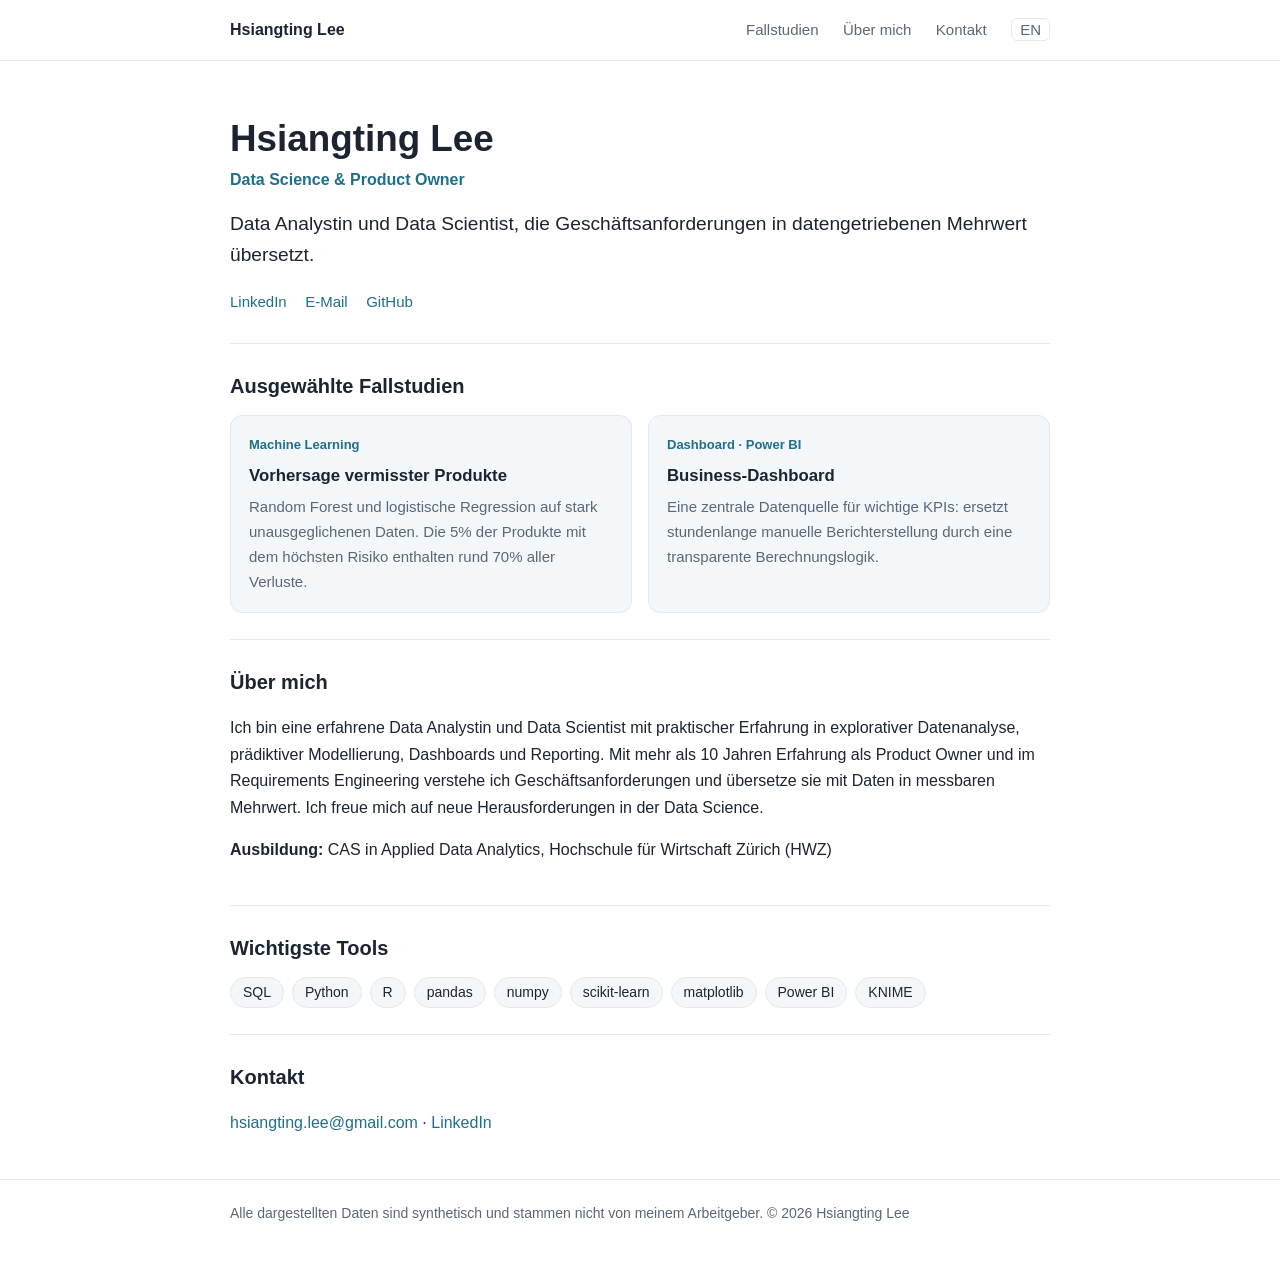
==== de/index.html @ 6f4639cf "Add German version of the portfolio (DE/EN switch) Co-Authored-By: Claude Sonnet 5.5 <noreply@anthro" ====
<!doctype html>
<html lang="de">
<head>
<meta charset="utf-8">
<meta name="viewport" content="width=device-width,initial-scale=1">
<title>Hsiangting Lee – Data-Science-Portfolio</title>
<meta name="description" content="Data Analystin und Data Scientist, die Geschäftsanforderungen in datengetriebenen Mehrwert übersetzt. Ausgewählte Fallstudien mit synthetischen Daten.">
<link rel="stylesheet" href="../assets/style.css">
</head>
<body>
<header class="site"><div class="wrap">
  <a class="brand" href="index.html">Hsiangting Lee</a>
  <nav>
    <a href="#cases">Fallstudien</a>
    <a href="#about">Über mich</a>
    <a href="#contact">Kontakt</a>
    <a class="lang" href="../index.html">EN</a>
  </nav>
</div></header>

<main class="wrap">
  <div class="hero">
    <h1>Hsiangting Lee</h1>
    <p class="role">Data Science &amp; Product Owner</p>
    <p class="tag">Data Analystin und Data Scientist, die Geschäftsanforderungen in datengetriebenen Mehrwert übersetzt.</p>
    <div class="links">
      <a href="https://www.linkedin.com/in/hsiangting-lee-11910314">LinkedIn</a>
      <a href="mailto:hsiangting.lee@gmail.com">E-Mail</a>
      <a href="https://github.com/hsiangtinglee">GitHub</a>
    </div>
  </div>

  <section id="cases">
    <h2>Ausgewählte Fallstudien</h2>
    <div class="cards">
      <a class="card" href="case-missing-products.html" style="color:inherit;text-decoration:none">
        <span class="meta">Machine Learning</span>
        <h3>Vorhersage vermisster Produkte</h3>
        <p>Random Forest und logistische Regression auf stark unausgeglichenen Daten. Die 5% der Produkte mit dem höchsten Risiko enthalten rund 70% aller Verluste.</p>
      </a>
      <a class="card" href="case-bi-dashboard.html" style="color:inherit;text-decoration:none">
        <span class="meta">Dashboard &middot; Power BI</span>
        <h3>Business-Dashboard</h3>
        <p>Eine zentrale Datenquelle für wichtige KPIs: ersetzt stundenlange manuelle Berichterstellung durch eine transparente Berechnungslogik.</p>
      </a>
    </div>
  </section>

  <section id="about">
    <h2>Über mich</h2>
    <p>Ich bin eine erfahrene Data Analystin und Data Scientist mit praktischer Erfahrung in explorativer Datenanalyse, prädiktiver Modellierung, Dashboards und Reporting. Mit mehr als 10 Jahren Erfahrung als Product Owner und im Requirements Engineering verstehe ich Geschäftsanforderungen und übersetze sie mit Daten in messbaren Mehrwert. Ich freue mich auf neue Herausforderungen in der Data Science.</p>
    <p><b>Ausbildung:</b> CAS in Applied Data Analytics, Hochschule für Wirtschaft Zürich (HWZ)</p>
  </section>

  <section id="tools">
    <h2>Wichtigste Tools</h2>
    <ul class="chips">
      <li>SQL</li><li>Python</li><li>R</li><li>pandas</li><li>numpy</li><li>scikit-learn</li><li>matplotlib</li><li>Power BI</li><li>KNIME</li>
    </ul>
  </section>

  <section id="contact">
    <h2>Kontakt</h2>
    <p><a href="mailto:hsiangting.lee@gmail.com">hsiangting.lee@gmail.com</a> &middot; <a href="https://www.linkedin.com/in/hsiangting-lee-11910314">LinkedIn</a></p>
  </section>
</main>

<footer><div class="wrap">
  Alle dargestellten Daten sind synthetisch und stammen nicht von meinem Arbeitgeber. &copy; 2026 Hsiangting Lee
</div></footer>
</body>
</html>
---- assets/style.css ----
:root{
  --bg:#ffffff; --fg:#1b2430; --muted:#5b6776; --line:#e4e8ee; --accent:#1f6f8b; --soft:#f4f7fa;
}
@media (prefers-color-scheme: dark){
  :root{--bg:#0f1620; --fg:#e8edf3; --muted:#9aa7b6; --line:#243041; --accent:#5bb5d1; --soft:#16202c;}
}
*{box-sizing:border-box}
body{margin:0;background:var(--bg);color:var(--fg);font:16px/1.65 -apple-system,BlinkMacSystemFont,"Segoe UI",Inter,Roboto,sans-serif}
a{color:var(--accent);text-decoration:none} a:hover{text-decoration:underline}
.wrap{max-width:860px;margin:0 auto;padding:0 20px}
header.site{border-bottom:1px solid var(--line)}
header.site .wrap{display:flex;justify-content:space-between;align-items:center;height:60px}
header.site .brand{font-weight:650;color:var(--fg)}
header.site nav a{margin-left:20px;color:var(--muted);font-size:15px}
header.site nav a:hover{color:var(--fg);text-decoration:none}
.lang{font-size:13px;border:1px solid var(--line);border-radius:6px;padding:2px 8px}
.hero{padding:56px 0 28px}
.hero h1{font-size:2.3rem;line-height:1.2;margin:0 0 6px}
.hero .role{color:var(--accent);font-weight:600;margin:0 0 14px}
.hero p.tag{font-size:1.2rem;margin:0 0 18px}
.links a{display:inline-block;margin-right:14px;font-size:15px}
section{padding:26px 0;border-top:1px solid var(--line)}
section h2{font-size:1.25rem;margin:0 0 12px}
.chips{display:flex;flex-wrap:wrap;gap:8px;padding:0;margin:0;list-style:none}
.chips li{background:var(--soft);border:1px solid var(--line);border-radius:999px;padding:3px 12px;font-size:14px}
.cards{display:grid;grid-template-columns:repeat(auto-fit,minmax(240px,1fr));gap:16px}
.card{border:1px solid var(--line);border-radius:12px;padding:18px;background:var(--soft);display:flex;flex-direction:column;gap:6px}
.card h3{margin:0;font-size:1.05rem}
.card p{margin:0;color:var(--muted);font-size:15px}
.card .meta{font-size:13px;color:var(--accent);font-weight:600}
.card.soon{opacity:.65}
.notice{background:var(--soft);border-left:3px solid var(--accent);padding:10px 14px;border-radius:6px;font-size:14px;color:var(--muted);margin:18px 0}
table{border-collapse:collapse;width:100%;font-size:15px;margin:10px 0}
th,td{border-bottom:1px solid var(--line);padding:8px 10px;text-align:left}
th{color:var(--muted);font-weight:600;font-size:13px;text-transform:uppercase;letter-spacing:.03em}
tr.best td{font-weight:650}
figure{margin:18px 0}
figure img{width:100%;height:auto;border:1px solid var(--line);border-radius:10px;background:#fff}
figcaption{font-size:13px;color:var(--muted);margin-top:6px}
.grid2{display:grid;grid-template-columns:1fr 1fr;gap:16px}
@media(max-width:640px){.grid2{grid-template-columns:1fr}.hero h1{font-size:1.8rem}}
.phase{border:1px solid var(--line);border-radius:10px;padding:12px 16px;margin:10px 0}
.phase b{color:var(--accent)}
footer{border-top:1px solid var(--line);padding:22px 0 40px;color:var(--muted);font-size:14px}
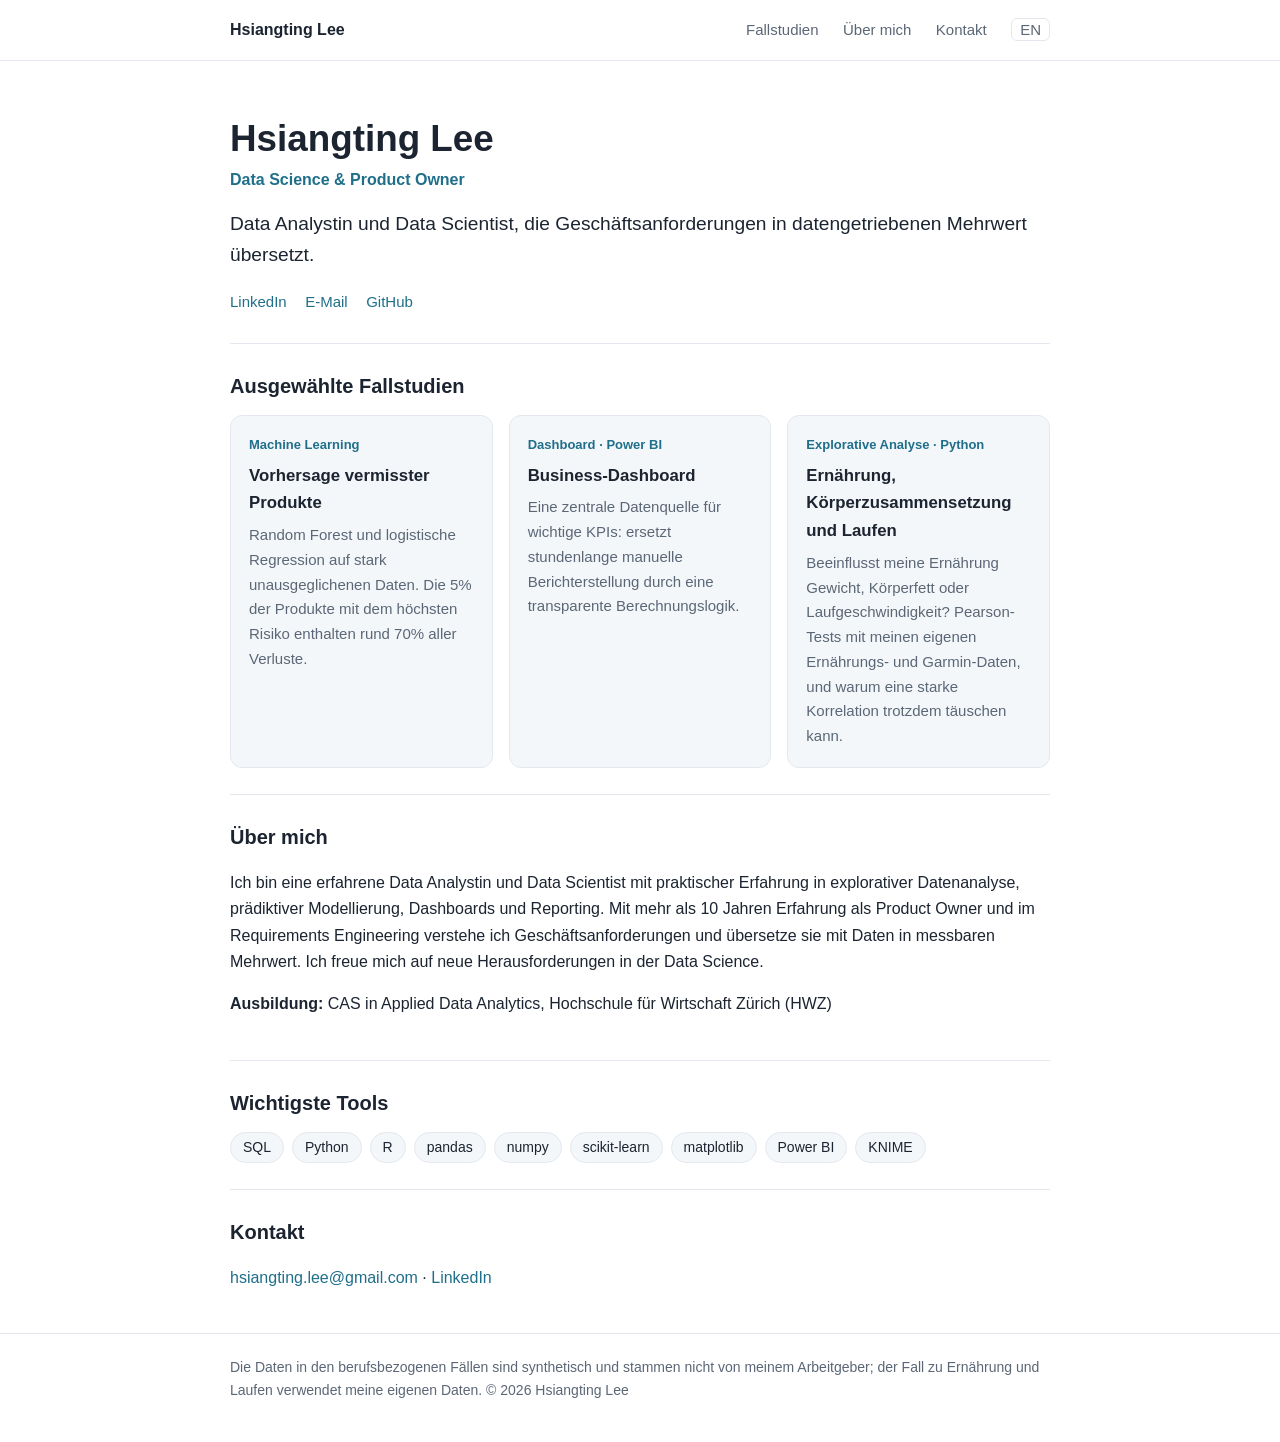
==== commit a594a9cc: "Add case: food, body composition and running (EN/DE) Co-Authored-By: Claude Sonnet 5.5 <noreply@anth" ====
--- a/de/index.html
+++ b/de/index.html
@@ -43,6 +43,11 @@
         <h3>Business-Dashboard</h3>
         <p>Eine zentrale Datenquelle für wichtige KPIs: ersetzt stundenlange manuelle Berichterstellung durch eine transparente Berechnungslogik.</p>
       </a>
+      <a class="card" href="case-food-body-running.html" style="color:inherit;text-decoration:none">
+        <span class="meta">Explorative Analyse &middot; Python</span>
+        <h3>Ernährung, Körperzusammensetzung und Laufen</h3>
+        <p>Beeinflusst meine Ernährung Gewicht, Körperfett oder Laufgeschwindigkeit? Pearson-Tests mit meinen eigenen Ernährungs- und Garmin-Daten, und warum eine starke Korrelation trotzdem täuschen kann.</p>
+      </a>
     </div>
   </section>
 
@@ -66,7 +71,7 @@
 </main>
 
 <footer><div class="wrap">
-  Alle dargestellten Daten sind synthetisch und stammen nicht von meinem Arbeitgeber. &copy; 2026 Hsiangting Lee
+  Die Daten in den berufsbezogenen Fällen sind synthetisch und stammen nicht von meinem Arbeitgeber; der Fall zu Ernährung und Laufen verwendet meine eigenen Daten. &copy; 2026 Hsiangting Lee
 </div></footer>
 </body>
 </html>
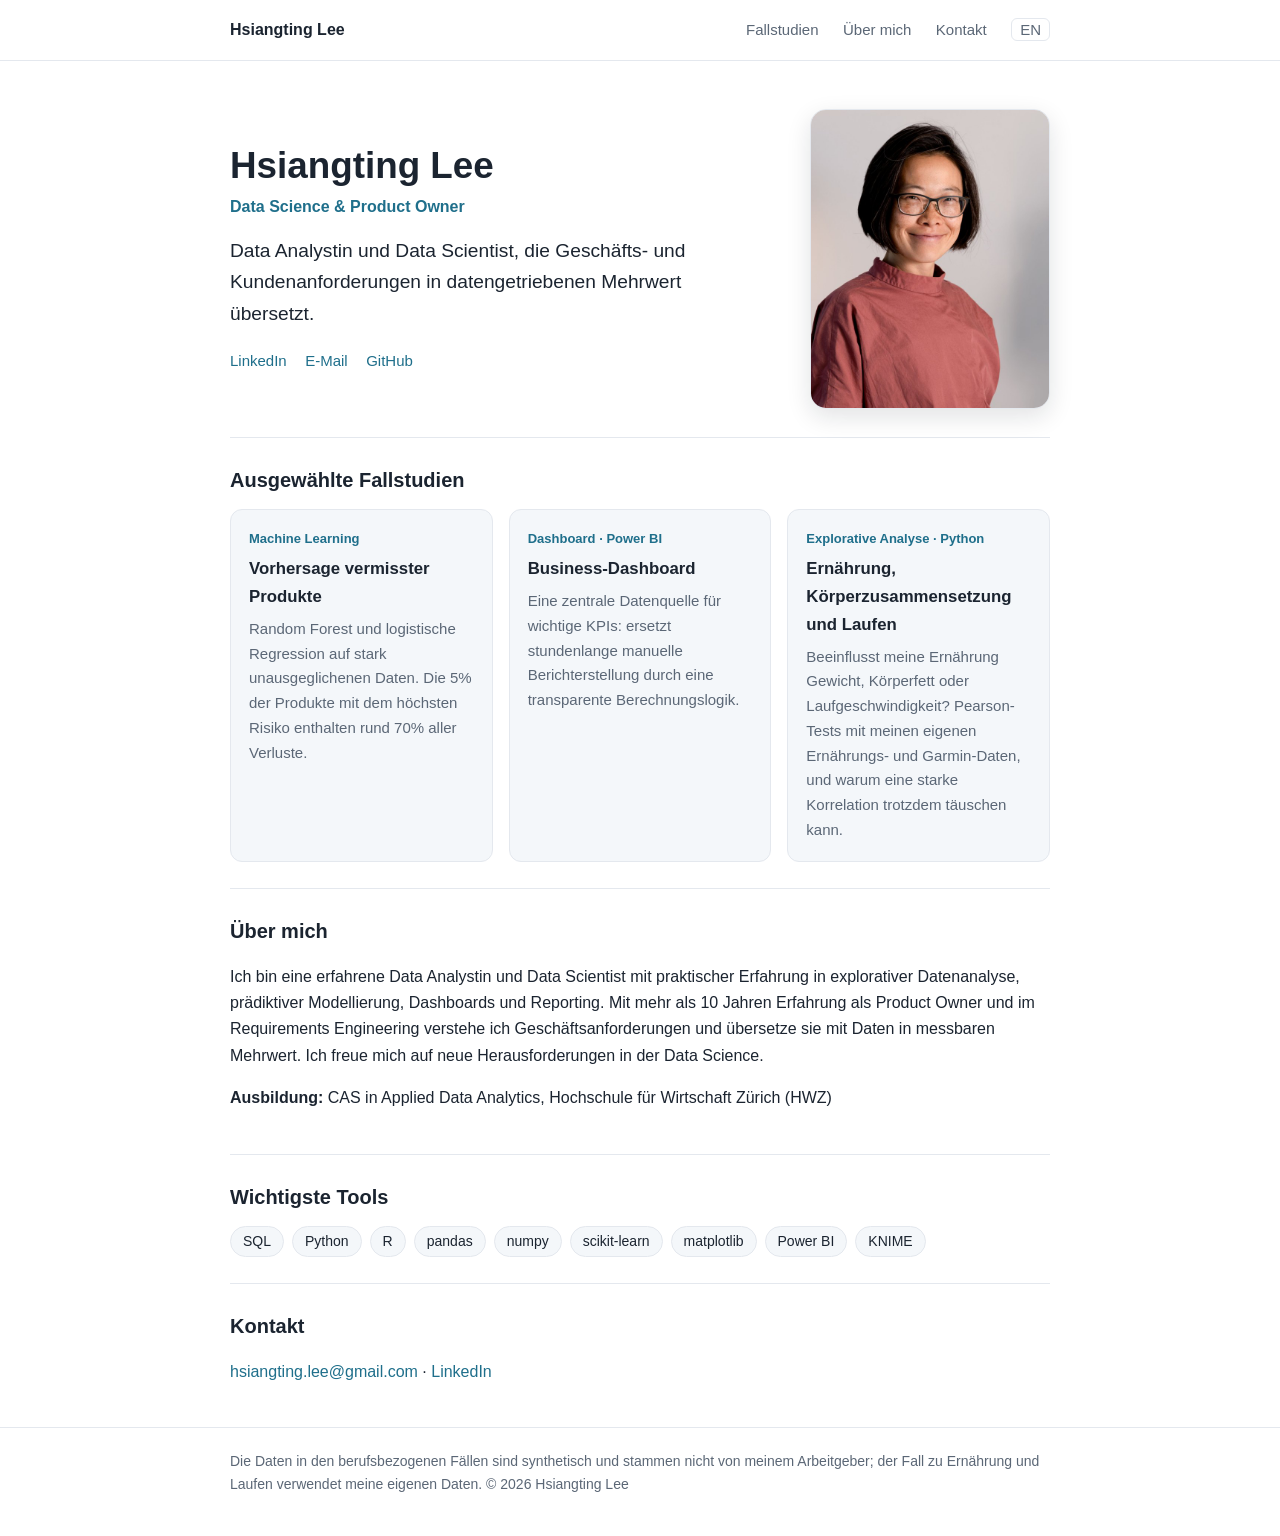
==== commit 721c8729: "Add profile photo to homepage hero and refine tagline (EN/DE) Co-Authored-By: Claude Sonnet 5.5 <nor" ====
--- a/de/index.html
+++ b/de/index.html
@@ -4,7 +4,7 @@
 <meta charset="utf-8">
 <meta name="viewport" content="width=device-width,initial-scale=1">
 <title>Hsiangting Lee – Data-Science-Portfolio</title>
-<meta name="description" content="Data Analystin und Data Scientist, die Geschäftsanforderungen in datengetriebenen Mehrwert übersetzt. Ausgewählte Fallstudien mit synthetischen Daten.">
+<meta name="description" content="Data Analystin und Data Scientist, die Geschäfts- und Kundenanforderungen in datengetriebenen Mehrwert übersetzt. Ausgewählte Fallstudien mit synthetischen Daten.">
 <link rel="stylesheet" href="../assets/style.css">
 </head>
 <body>
@@ -20,13 +20,16 @@
 
 <main class="wrap">
   <div class="hero">
+    <figure class="photo"><img src="../assets/profile.jpg" alt="Porträt von Hsiangting Lee" width="640" height="800" fetchpriority="high"></figure>
+    <div class="intro">
     <h1>Hsiangting Lee</h1>
     <p class="role">Data Science &amp; Product Owner</p>
-    <p class="tag">Data Analystin und Data Scientist, die Geschäftsanforderungen in datengetriebenen Mehrwert übersetzt.</p>
+    <p class="tag">Data Analystin und Data Scientist, die Geschäfts- und Kundenanforderungen in datengetriebenen Mehrwert übersetzt.</p>
     <div class="links">
       <a href="https://www.linkedin.com/in/hsiangting-lee-11910314">LinkedIn</a>
       <a href="mailto:hsiangting.lee@gmail.com">E-Mail</a>
       <a href="https://github.com/hsiangtinglee">GitHub</a>
+    </div>
     </div>
   </div>
 
--- a/assets/style.css
+++ b/assets/style.css
@@ -14,7 +14,10 @@
 header.site nav a{margin-left:20px;color:var(--muted);font-size:15px}
 header.site nav a:hover{color:var(--fg);text-decoration:none}
 .lang{font-size:13px;border:1px solid var(--line);border-radius:6px;padding:2px 8px}
-.hero{padding:56px 0 28px}
+.hero{padding:48px 0 28px;display:grid;grid-template-columns:1fr 240px;gap:40px;align-items:center}
+.hero .photo{margin:0;order:2}
+.hero .photo img{display:block;width:100%;height:auto;aspect-ratio:4/5;object-fit:cover;border-radius:16px;border:1px solid var(--line);box-shadow:0 8px 24px rgba(15,22,32,.12)}
+.hero .intro{order:1}
 .hero h1{font-size:2.3rem;line-height:1.2;margin:0 0 6px}
 .hero .role{color:var(--accent);font-weight:600;margin:0 0 14px}
 .hero p.tag{font-size:1.2rem;margin:0 0 18px}
@@ -38,7 +41,10 @@
 figure img{width:100%;height:auto;border:1px solid var(--line);border-radius:10px;background:#fff}
 figcaption{font-size:13px;color:var(--muted);margin-top:6px}
 .grid2{display:grid;grid-template-columns:1fr 1fr;gap:16px}
-@media(max-width:640px){.grid2{grid-template-columns:1fr}.hero h1{font-size:1.8rem}}
+@media(max-width:640px){.grid2{grid-template-columns:1fr}.hero h1{font-size:1.8rem}
+.hero{grid-template-columns:1fr;gap:22px;padding-top:32px;text-align:left}
+.hero .photo{order:0;width:150px}
+.hero .intro{order:1}}
 .phase{border:1px solid var(--line);border-radius:10px;padding:12px 16px;margin:10px 0}
 .phase b{color:var(--accent)}
 footer{border-top:1px solid var(--line);padding:22px 0 40px;color:var(--muted);font-size:14px}
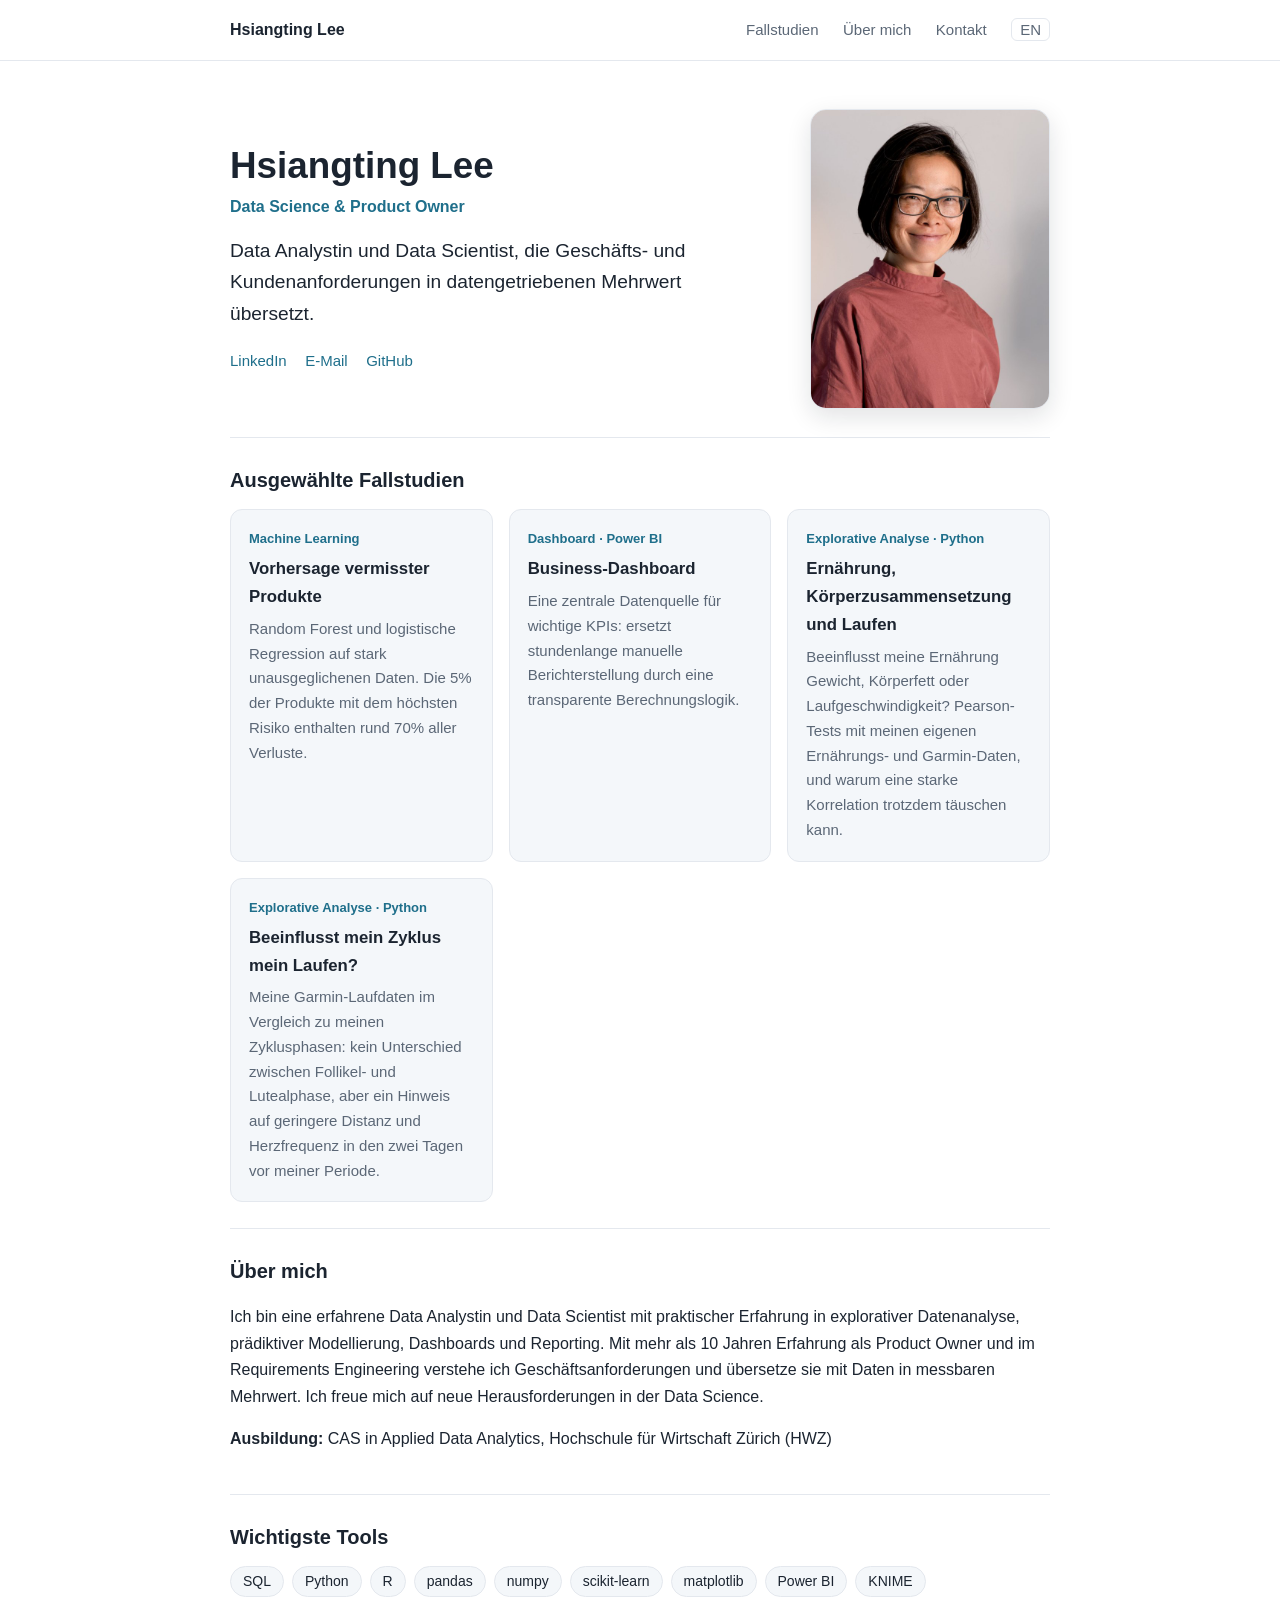
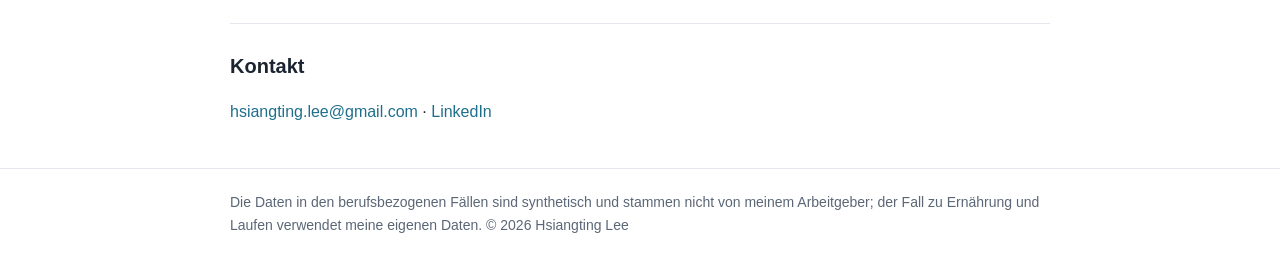
==== commit fd6f35ee: "Add post: Does my menstrual cycle affect my running? (EN/DE) Co-Authored-By: Claude Sonnet 5.5 <nore" ====
--- a/de/index.html
+++ b/de/index.html
@@ -51,6 +51,11 @@
         <h3>Ernährung, Körperzusammensetzung und Laufen</h3>
         <p>Beeinflusst meine Ernährung Gewicht, Körperfett oder Laufgeschwindigkeit? Pearson-Tests mit meinen eigenen Ernährungs- und Garmin-Daten, und warum eine starke Korrelation trotzdem täuschen kann.</p>
       </a>
+      <a class="card" href="post-cycle-running.html" style="color:inherit;text-decoration:none">
+        <span class="meta">Explorative Analyse &middot; Python</span>
+        <h3>Beeinflusst mein Zyklus mein Laufen?</h3>
+        <p>Meine Garmin-Laufdaten im Vergleich zu meinen Zyklusphasen: kein Unterschied zwischen Follikel- und Lutealphase, aber ein Hinweis auf geringere Distanz und Herzfrequenz in den zwei Tagen vor meiner Periode.</p>
+      </a>
     </div>
   </section>
 
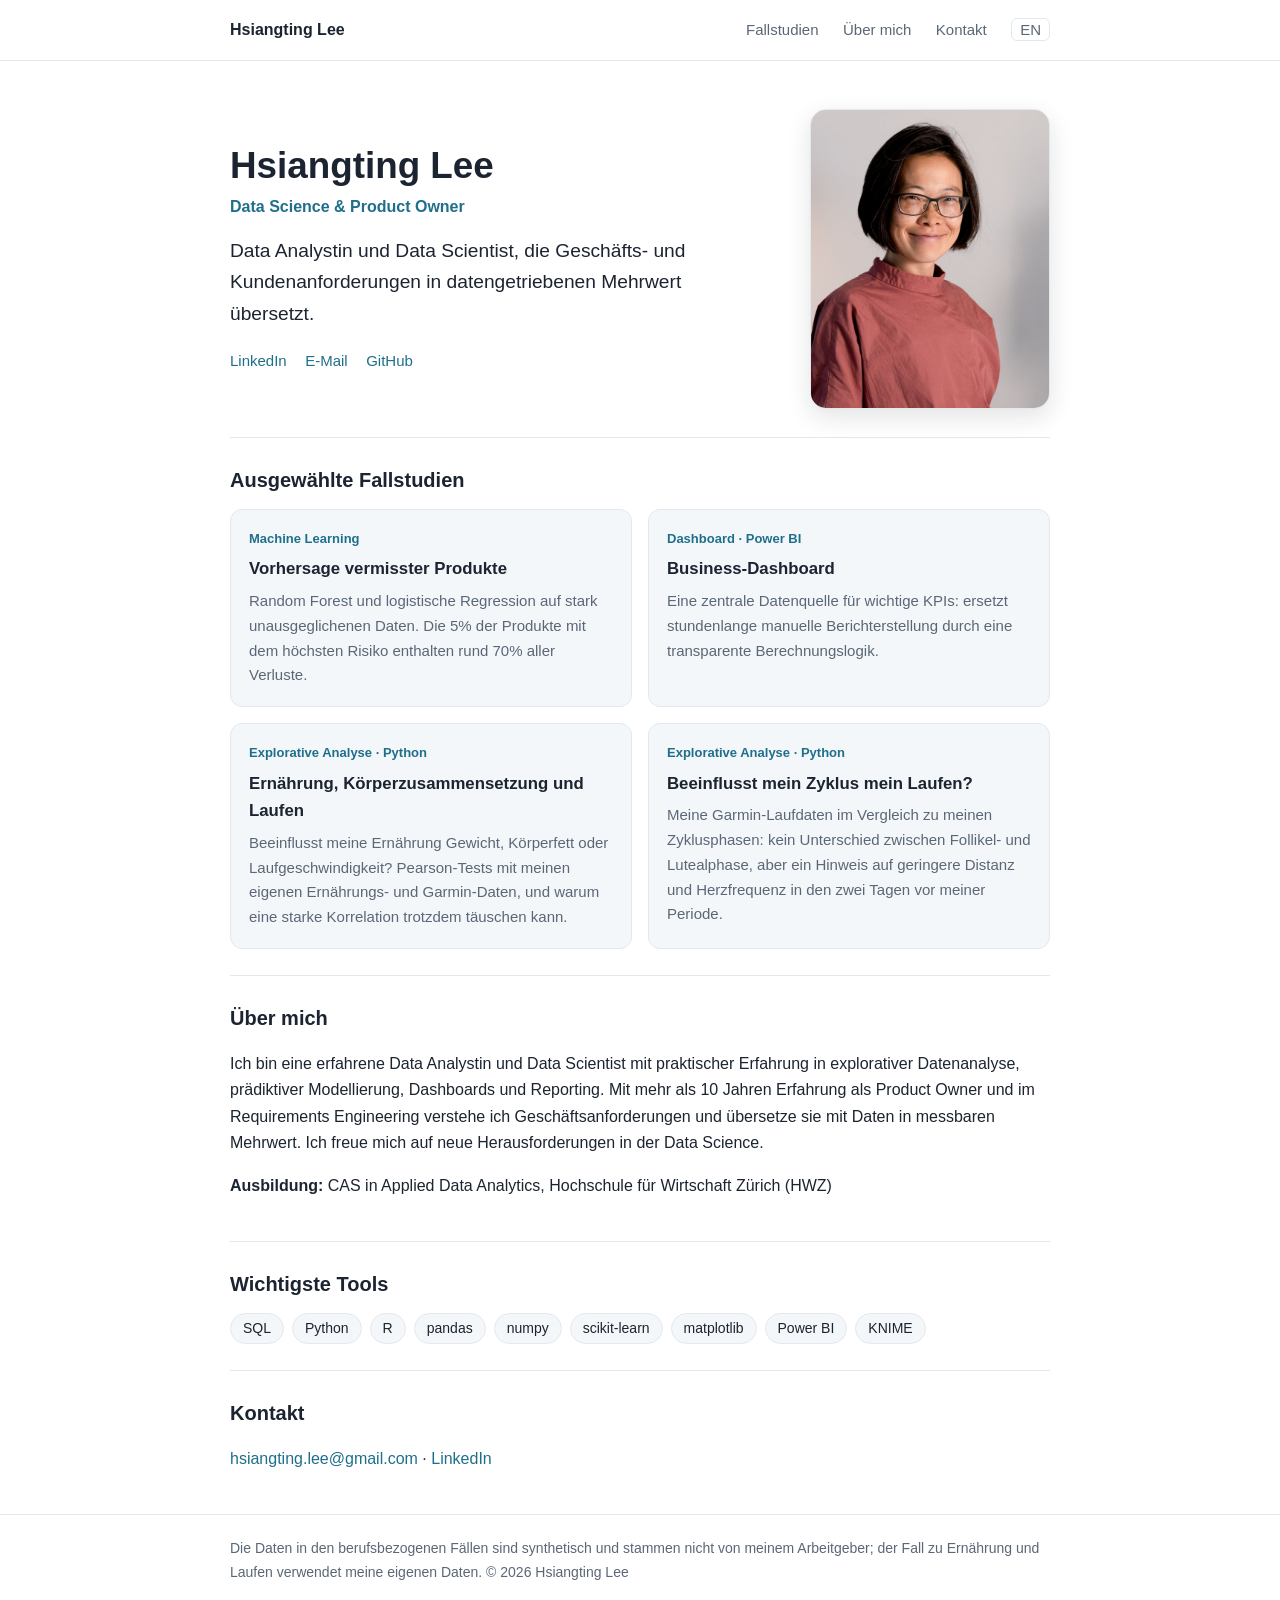
==== commit b672f49c: "Cache-bust stylesheet and keep 2x2 cases grid on narrower screens Co-Authored-By: Claude Sonnet 5.5 " ====
--- a/de/index.html
+++ b/de/index.html
@@ -5,7 +5,7 @@
 <meta name="viewport" content="width=device-width,initial-scale=1">
 <title>Hsiangting Lee – Data-Science-Portfolio</title>
 <meta name="description" content="Data Analystin und Data Scientist, die Geschäfts- und Kundenanforderungen in datengetriebenen Mehrwert übersetzt. Ausgewählte Fallstudien mit synthetischen Daten.">
-<link rel="stylesheet" href="../assets/style.css">
+<link rel="stylesheet" href="../assets/style.css?v=2">
 </head>
 <body>
 <header class="site"><div class="wrap">
--- a/assets/style.css
+++ b/assets/style.css
@@ -26,7 +26,8 @@
 section h2{font-size:1.25rem;margin:0 0 12px}
 .chips{display:flex;flex-wrap:wrap;gap:8px;padding:0;margin:0;list-style:none}
 .chips li{background:var(--soft);border:1px solid var(--line);border-radius:999px;padding:3px 12px;font-size:14px}
-.cards{display:grid;grid-template-columns:repeat(auto-fit,minmax(240px,1fr));gap:16px}
+.cards{display:grid;grid-template-columns:repeat(2,1fr);gap:16px}
+@media(max-width:420px){.cards{grid-template-columns:1fr}}
 .card{border:1px solid var(--line);border-radius:12px;padding:18px;background:var(--soft);display:flex;flex-direction:column;gap:6px}
 .card h3{margin:0;font-size:1.05rem}
 .card p{margin:0;color:var(--muted);font-size:15px}
@@ -39,6 +40,7 @@
 tr.best td{font-weight:650}
 figure{margin:18px 0}
 figure img{width:100%;height:auto;border:1px solid var(--line);border-radius:10px;background:#fff}
+figure.small{max-width:180px;margin:18px auto}
 figcaption{font-size:13px;color:var(--muted);margin-top:6px}
 .grid2{display:grid;grid-template-columns:1fr 1fr;gap:16px}
 @media(max-width:640px){.grid2{grid-template-columns:1fr}.hero h1{font-size:1.8rem}
